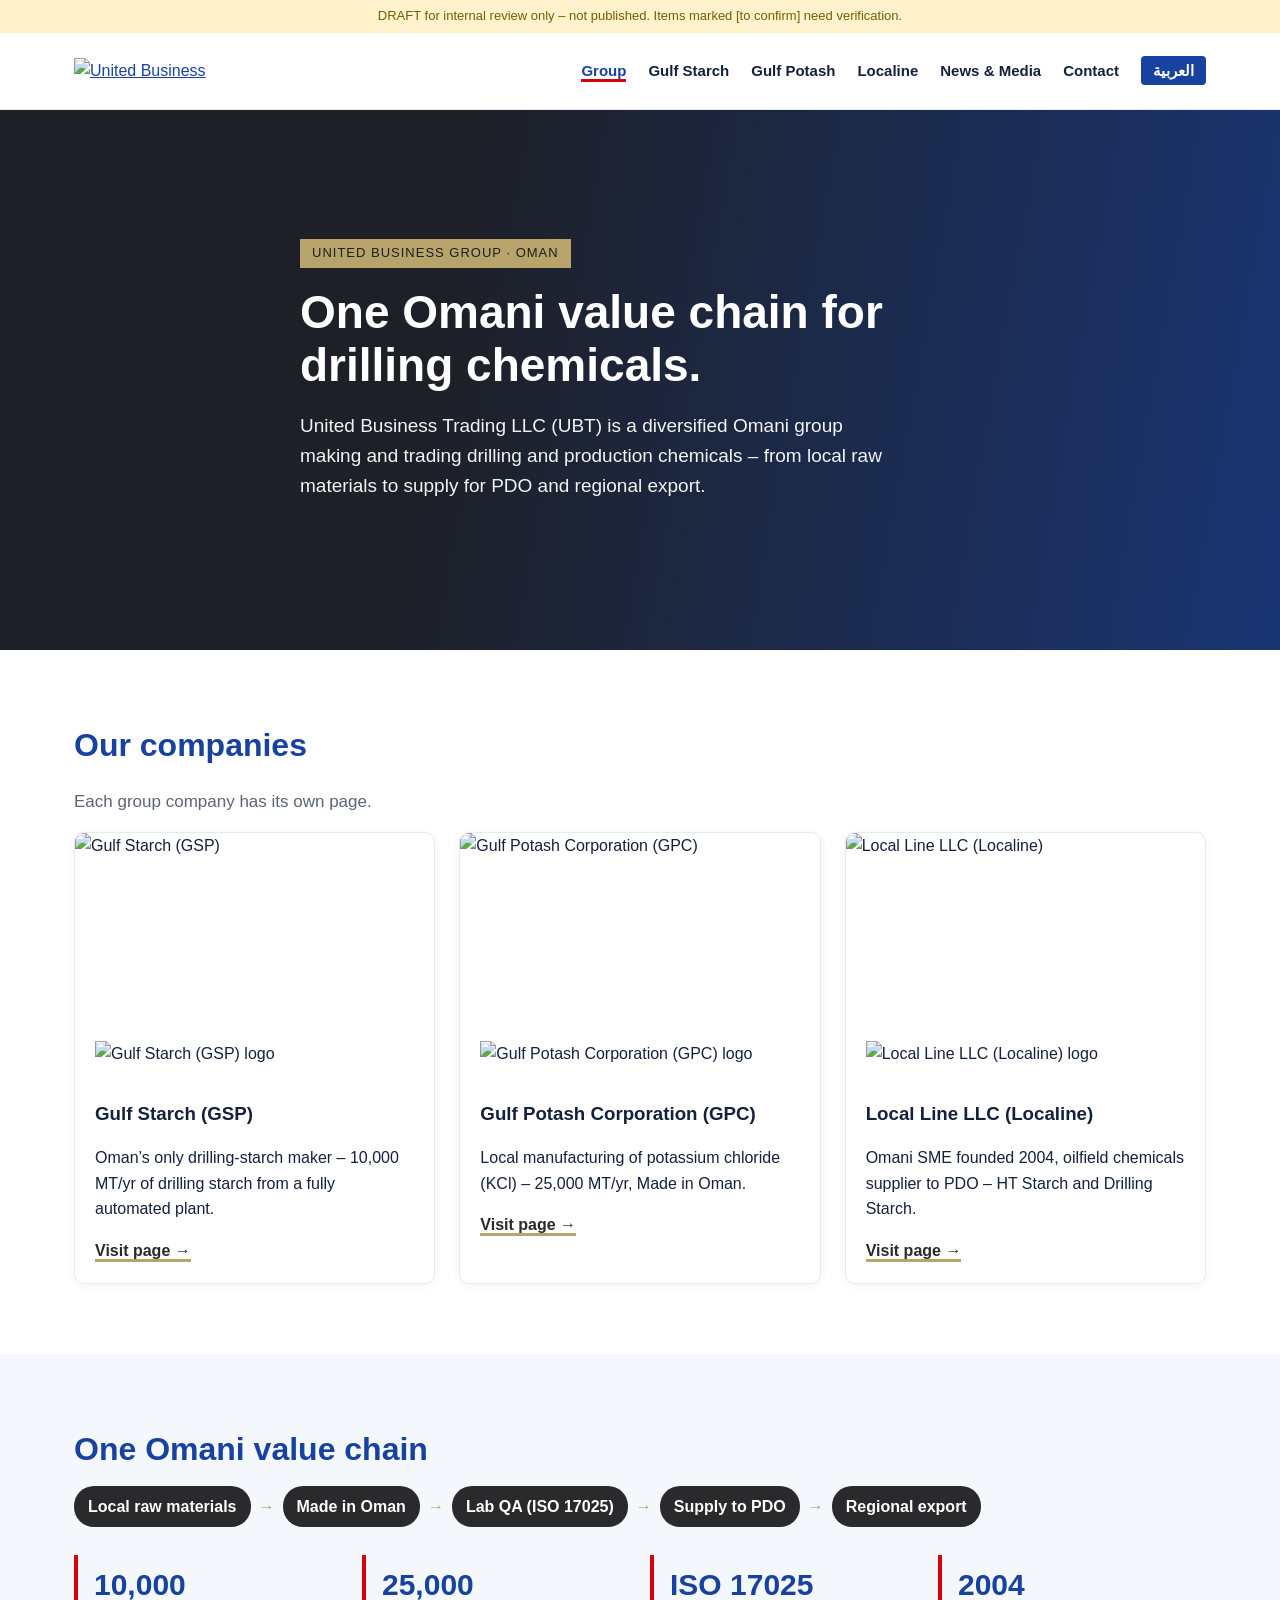
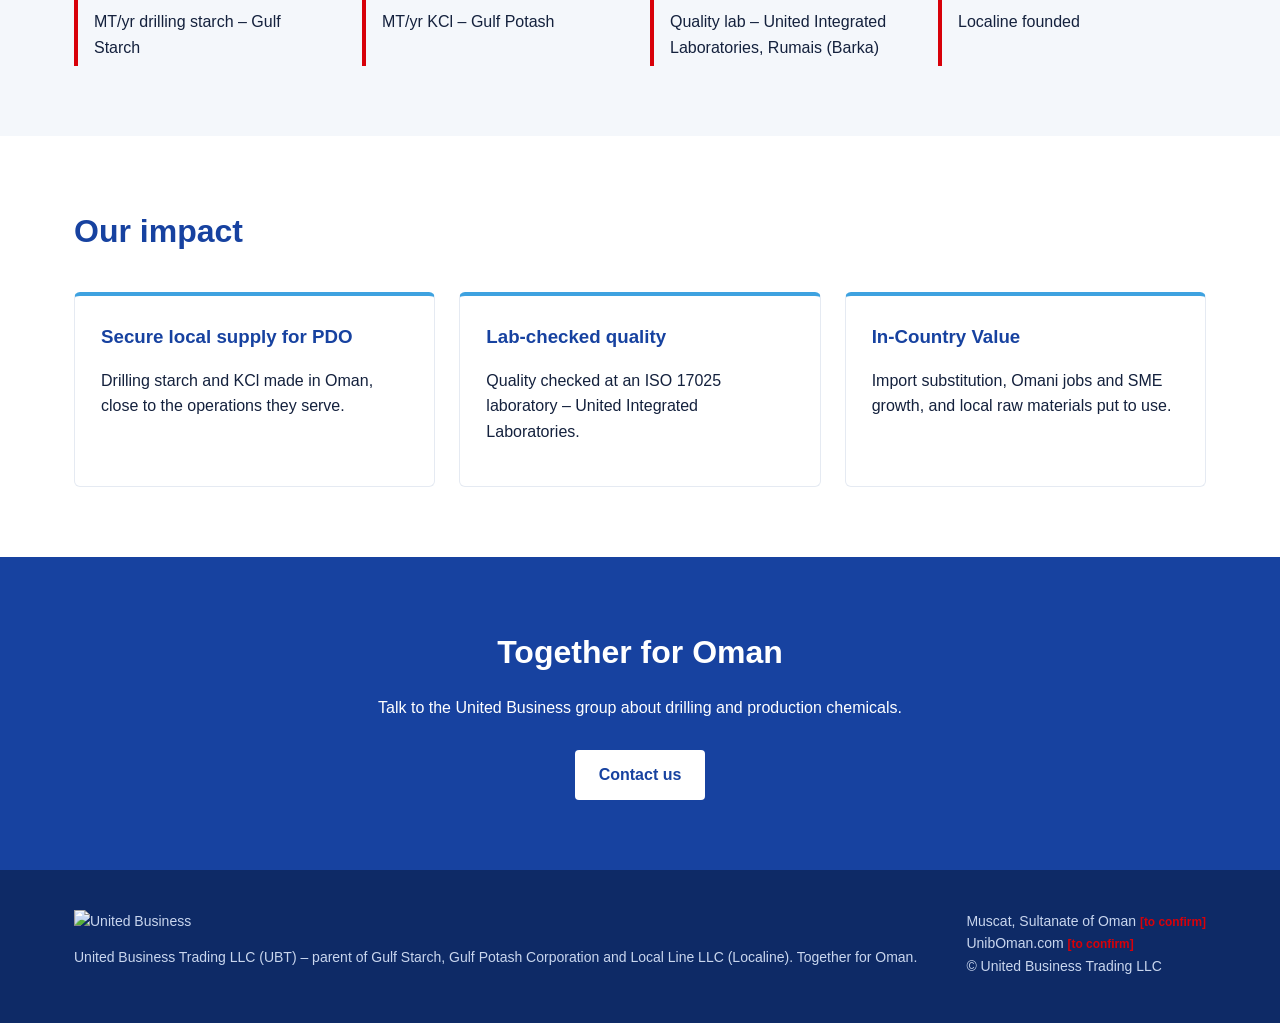
==== index.html @ 3f668062 "Add files via upload" ====
<!doctype html><html lang="en" dir="ltr"><head><meta charset="utf-8"><meta name="viewport" content="width=device-width,initial-scale=1"><meta name="robots" content="noindex, nofollow">
<title>Group | United Business</title><link rel="stylesheet" href="style.css"></head><body>
<div class="draft">DRAFT for internal review only – not published. Items marked [to confirm] need verification.</div>
<header><div class="wrap"><a href="index.html"><img class="ublogo" src="img/ub.png" alt="United Business"></a><nav><a href="index.html" class="on">Group</a><a href="gsp.html" class="">Gulf Starch</a><a href="gpc.html" class="">Gulf Potash</a><a href="lln.html" class="">Localine</a><a href="news.html" class="">News & Media</a><a href="contact.html" class="">Contact</a><a class="lang" href="ar/index.html">العربية</a></nav></div></header>
<section class="hero ubhero" style="background-image:url(img/plant.jpg)"><div class="wrap"><span class="tag">United Business Group · Oman</span><h1>One Omani value chain for drilling chemicals.</h1><p>United Business Trading LLC (UBT) is a diversified Omani group making and trading drilling and production chemicals – from local raw materials to supply for PDO and regional export.</p></div></section>
<section><div class="wrap"><h2>Our companies</h2><p class="lead">Each group company has its own page.</p><div class="cos">
<a class="co" href="gsp.html"><img class="ph" src="img/starch.jpg" alt="Gulf Starch (GSP)"><img class="lg" src="img/gsp-logo.png" alt="Gulf Starch (GSP) logo"><div class="b"><h3>Gulf Starch (GSP)</h3><p>Oman’s only drilling-starch maker – 10,000 MT/yr of drilling starch from a fully automated plant.</p><span class="more">Visit page →</span></div></a>
<a class="co" href="gpc.html"><img class="ph" src="img/gpc-plant.jpg" alt="Gulf Potash Corporation (GPC)"><img class="lg" src="img/gpc-logo.png" alt="Gulf Potash Corporation (GPC) logo"><div class="b"><h3>Gulf Potash Corporation (GPC)</h3><p>Local manufacturing of potassium chloride (KCl) – 25,000 MT/yr, Made in Oman.</p><span class="more">Visit page →</span></div></a>
<a class="co" href="lln.html"><img class="ph" src="img/forklift.jpg" alt="Local Line LLC (Localine)"><img class="lg" src="img/logo.png" alt="Local Line LLC (Localine) logo"><div class="b"><h3>Local Line LLC (Localine)</h3><p>Omani SME founded 2004, oilfield chemicals supplier to PDO – HT Starch and Drilling Starch.</p><span class="more">Visit page →</span></div></a>
</div></div></section>
<section class="alt"><div class="wrap"><h2>One Omani value chain</h2><div class="chain"><span>Local raw materials</span><b>→</b><span>Made in Oman</span><b>→</b><span>Lab QA (ISO 17025)</span><b>→</b><span>Supply to PDO</span><b>→</b><span>Regional export</span></div>
<div class="stats" style="margin-top:28px"><div class="stat"><b>10,000</b>MT/yr drilling starch – Gulf Starch</div><div class="stat"><b>25,000</b>MT/yr KCl – Gulf Potash</div><div class="stat"><b>ISO 17025</b>Quality lab – United Integrated Laboratories, Rumais (Barka)</div><div class="stat"><b>2004</b>Localine founded</div></div></div></section>
<section><div class="wrap"><h2>Our impact</h2><div class="grid">
<div class="card"><h3>Secure local supply for PDO</h3><p>Drilling starch and KCl made in Oman, close to the operations they serve.</p></div>
<div class="card"><h3>Lab-checked quality</h3><p>Quality checked at an ISO 17025 laboratory – United Integrated Laboratories.</p></div>
<div class="card"><h3>In-Country Value</h3><p>Import substitution, Omani jobs and SME growth, and local raw materials put to use.</p></div></div></div></section>
<section class="band"><div class="wrap"><h2>Together for Oman</h2><p>Talk to the United Business group about drilling and production chemicals.</p><a class="btn" href="contact.html">Contact us</a></div></section>
<footer><div class="wrap"><div><img src="img/ub-white.png" alt="United Business"><p>United Business Trading LLC (UBT) – parent of Gulf Starch, Gulf Potash Corporation and Local Line LLC (Localine). Together for Oman.</p></div>
<div>Muscat, Sultanate of Oman <span class="tc">[to confirm]</span><br>UnibOman.com <span class="tc">[to confirm]</span><br>© United Business Trading LLC</div></div></footer></body></html>
---- style.css ----
:root{--navy:#1742a0;--sky:#3ea2e0;--red:#d80009;--ink:#14213d;--mute:#5b6478;--bg:#f4f7fb}
*{box-sizing:border-box}body{margin:0;font-family:"Segoe UI",Roboto,Arial,sans-serif;color:var(--ink);line-height:1.6}
[dir=rtl] body,[dir=rtl]{font-family:"Noto Kufi Arabic","Segoe UI",Tahoma,sans-serif}
a{color:var(--navy)}.wrap{max-width:1180px;margin:auto;padding:0 24px}
.draft{background:#fff3cd;color:#7a5b00;text-align:center;font-size:13px;padding:6px}
header{background:#fff;border-bottom:1px solid #e5eaf2;position:sticky;top:0;z-index:9}
header .wrap{display:flex;align-items:center;justify-content:space-between;height:76px}
header img{height:46px}nav a{margin-inline-start:22px;text-decoration:none;color:var(--ink);font-weight:600;font-size:15px}
nav a.on,nav a:hover{color:var(--navy);border-bottom:3px solid var(--red)}nav .lang{background:var(--navy);color:#fff;padding:6px 12px;border-radius:4px;border:0}
.hero{position:relative;color:#fff;min-height:540px;display:flex;align-items:center;background:var(--navy) center/cover}
.hero:before{content:"";position:absolute;inset:0;background:linear-gradient(100deg,rgba(23,66,160,.95) 30%,rgba(23,66,160,.35))}
[dir=rtl] .hero:before{background:linear-gradient(260deg,rgba(23,66,160,.95) 30%,rgba(23,66,160,.35))}
.hero .wrap{position:relative}.hero h1{font-size:46px;line-height:1.15;margin:0 0 16px;max-width:680px}.hero p{font-size:19px;max-width:600px;opacity:.95}
.tag{display:inline-block;background:var(--red);padding:4px 12px;font-size:13px;letter-spacing:1px;text-transform:uppercase;margin-bottom:18px}
.btn{display:inline-block;background:#fff;color:var(--navy);padding:12px 24px;font-weight:700;text-decoration:none;border-radius:4px;margin-top:14px}
.btn.alt{background:transparent;color:#fff;border:2px solid #fff;margin-inline-start:10px}
.page-hero{min-height:280px}.page-hero h1{font-size:40px}
section{padding:70px 0}section.alt{background:var(--bg)}h2{font-size:32px;margin:0 0 10px;color:var(--navy)}
.lead{color:var(--mute);max-width:760px;font-size:17px}.grid{display:grid;gap:24px;grid-template-columns:repeat(auto-fit,minmax(250px,1fr));margin-top:34px}
.card{background:#fff;border:1px solid #e5eaf2;border-top:4px solid var(--sky);padding:26px;border-radius:6px}.card h3{margin:0 0 8px;color:var(--navy)}
.card ul{padding-inline-start:18px;margin:0;color:var(--mute)}.split{display:grid;grid-template-columns:1fr 1fr;gap:48px;align-items:center}
.split img{width:100%;border-radius:6px;box-shadow:0 10px 30px rgba(0,0,0,.12)}
.stats{display:grid;grid-template-columns:repeat(4,1fr);gap:20px;margin-top:30px}.stat{border-inline-start:4px solid var(--red);padding:6px 16px}.stat b{display:block;font-size:30px;color:var(--navy)}
.clients{display:flex;flex-wrap:wrap;gap:12px;margin-top:26px}.clients span{background:#fff;border:1px solid #dbe3ef;padding:10px 16px;border-radius:30px;font-weight:600}
.clients img{height:56px}.tc{color:var(--red);font-weight:700;font-size:.85em}
.gallery{display:grid;grid-template-columns:repeat(3,1fr);gap:12px;margin-top:30px}.gallery img{width:100%;height:220px;object-fit:cover;border-radius:4px}
.band{background:var(--navy);color:#fff;text-align:center}.band h2{color:#fff}
footer{background:#0e2a66;color:#c9d6ee;padding:40px 0;font-size:14px}footer .wrap{display:flex;justify-content:space-between;gap:30px;flex-wrap:wrap}footer img{height:40px}
table{border-collapse:collapse;width:100%;margin-top:20px}td,th{border:1px solid #dbe3ef;padding:10px;text-align:start}th{background:var(--bg)}
@media(max-width:820px){nav a:not(.lang){display:none}.hero h1{font-size:32px}.split,.stats{grid-template-columns:1fr 1fr}.split{grid-template-columns:1fr}.gallery{grid-template-columns:1fr 1fr}}
/* UB group overrides */
:root{--ub:#2a2a2c;--gold:#b8a46a}
.ubhero:before{background:linear-gradient(100deg,rgba(30,30,32,.94) 35%,rgba(30,30,32,.35))!important}
[dir=rtl] .ubhero:before{background:linear-gradient(260deg,rgba(30,30,32,.94) 35%,rgba(30,30,32,.35))!important}
.ubhero .tag{background:var(--gold);color:#1e1e20}
.co{display:flex;flex-direction:column;background:#fff;border:1px solid #e5eaf2;border-radius:10px;overflow:hidden;text-decoration:none;color:inherit;box-shadow:0 2px 10px rgba(0,0,0,.05)}
.co img.ph{width:100%;height:190px;object-fit:cover}.co .lg{height:44px;margin:18px 20px 0;align-self:flex-start;object-fit:contain}
.co .b{padding:6px 20px 20px}.co h3{margin:8px 0 4px}.co .more{font-weight:700;color:var(--ub);border-bottom:3px solid var(--gold)}
.cos{display:grid;grid-template-columns:repeat(3,1fr);gap:24px}
.tc-flag{background:#fff3cd;color:#7a5b00;padding:0 4px;border-radius:3px;font-size:.85em}
.news{border-inline-start:4px solid var(--gold);padding:4px 18px;margin:0 0 28px}.news .meta{color:var(--mute);font-size:14px}
.chain{display:flex;flex-wrap:wrap;gap:8px;align-items:center}.chain span{background:var(--ub);color:#fff;padding:8px 14px;border-radius:20px;font-weight:600}.chain b{color:var(--gold)}
header img.ublogo{height:50px}
@media(max-width:820px){.cos{grid-template-columns:1fr}}
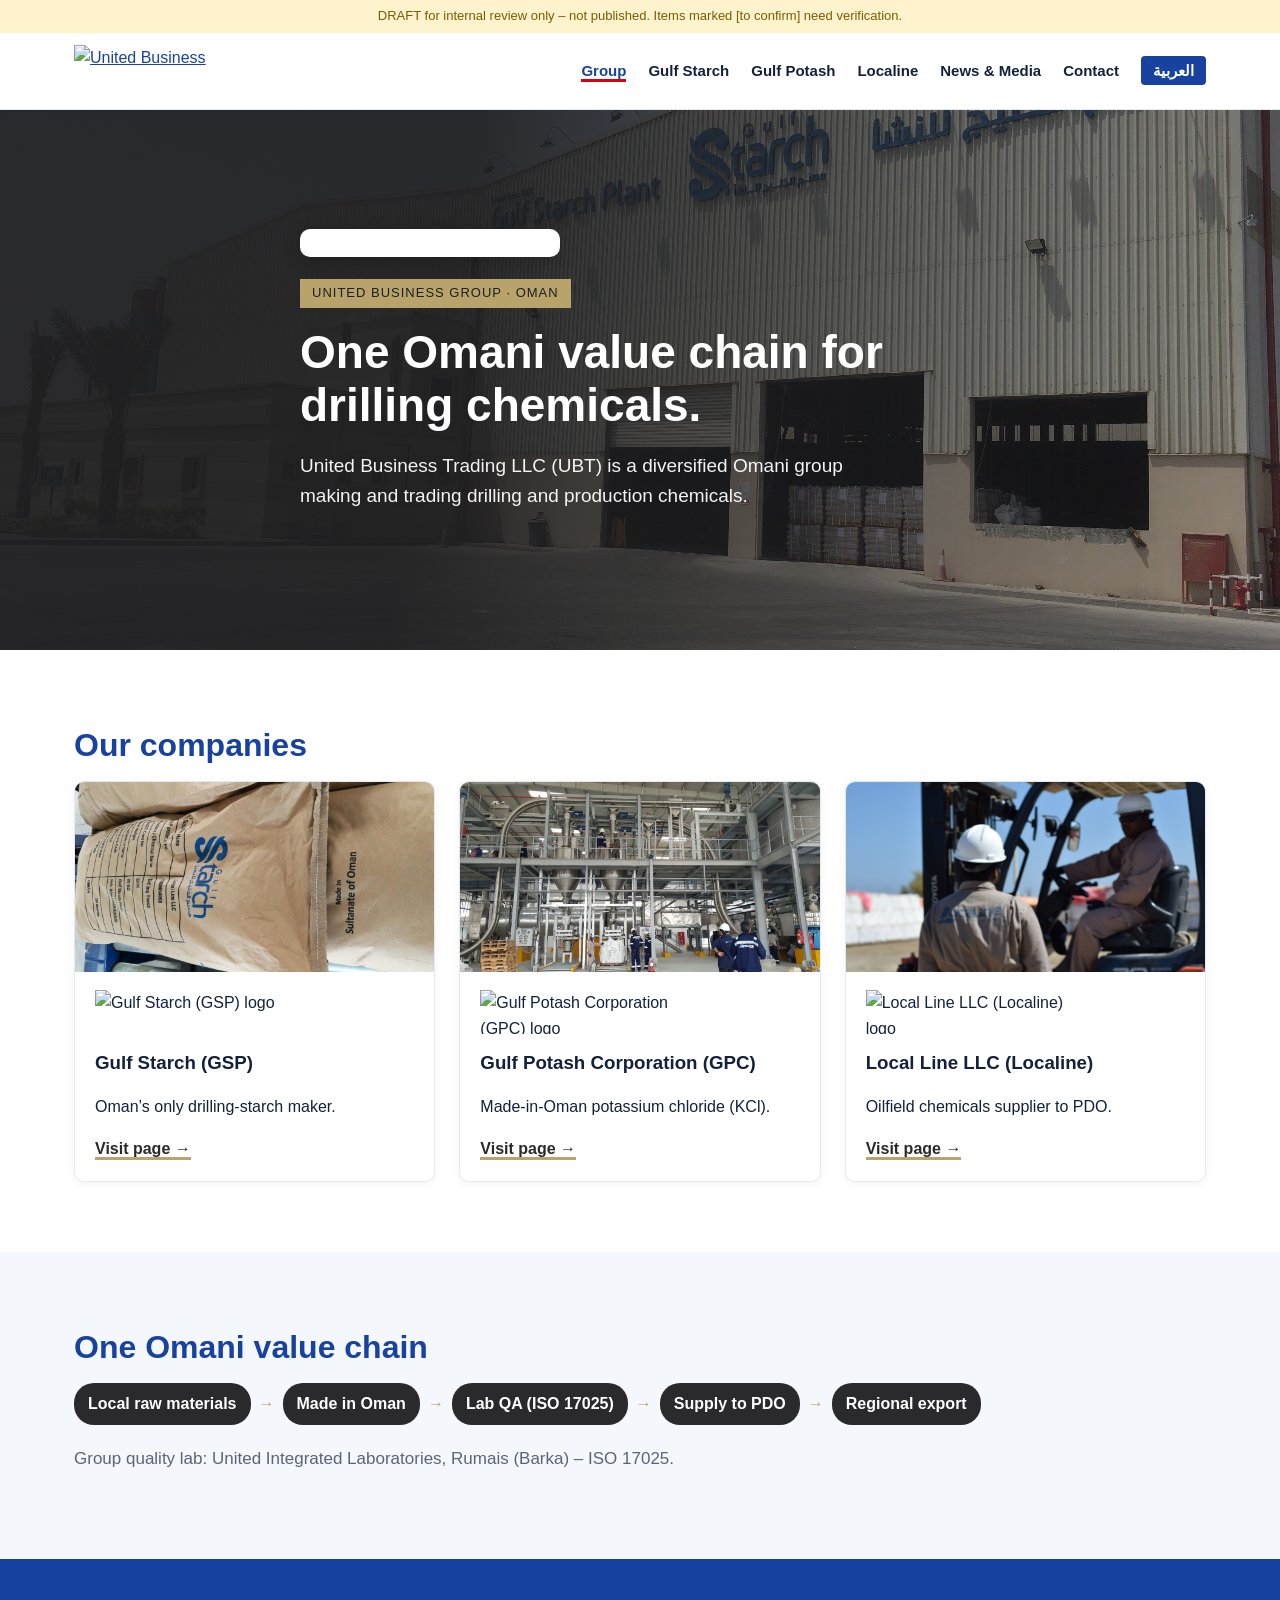
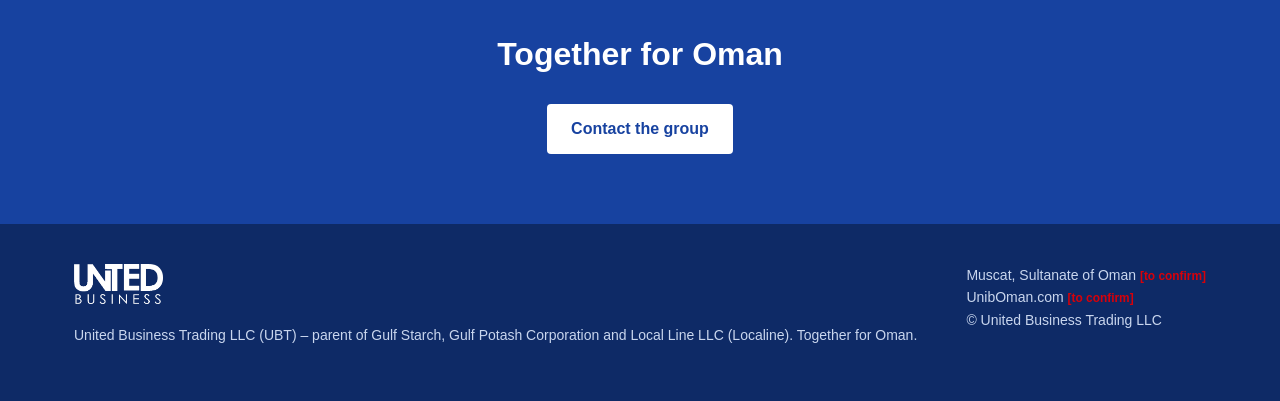
==== commit 36e1c2af: "Logos and focused content" ====
--- a/index.html
+++ b/index.html
@@ -1,19 +1,15 @@
 <!doctype html><html lang="en" dir="ltr"><head><meta charset="utf-8"><meta name="viewport" content="width=device-width,initial-scale=1"><meta name="robots" content="noindex, nofollow">
 <title>Group | United Business</title><link rel="stylesheet" href="style.css"></head><body>
 <div class="draft">DRAFT for internal review only – not published. Items marked [to confirm] need verification.</div>
-<header><div class="wrap"><a href="index.html"><img class="ublogo" src="img/ub.png" alt="United Business"></a><nav><a href="index.html" class="on">Group</a><a href="gsp.html" class="">Gulf Starch</a><a href="gpc.html" class="">Gulf Potash</a><a href="lln.html" class="">Localine</a><a href="news.html" class="">News & Media</a><a href="contact.html" class="">Contact</a><a class="lang" href="ar/index.html">العربية</a></nav></div></header>
-<section class="hero ubhero" style="background-image:url(img/plant.jpg)"><div class="wrap"><span class="tag">United Business Group · Oman</span><h1>One Omani value chain for drilling chemicals.</h1><p>United Business Trading LLC (UBT) is a diversified Omani group making and trading drilling and production chemicals – from local raw materials to supply for PDO and regional export.</p></div></section>
-<section><div class="wrap"><h2>Our companies</h2><p class="lead">Each group company has its own page.</p><div class="cos">
-<a class="co" href="gsp.html"><img class="ph" src="img/starch.jpg" alt="Gulf Starch (GSP)"><img class="lg" src="img/gsp-logo.png" alt="Gulf Starch (GSP) logo"><div class="b"><h3>Gulf Starch (GSP)</h3><p>Oman’s only drilling-starch maker – 10,000 MT/yr of drilling starch from a fully automated plant.</p><span class="more">Visit page →</span></div></a>
-<a class="co" href="gpc.html"><img class="ph" src="img/gpc-plant.jpg" alt="Gulf Potash Corporation (GPC)"><img class="lg" src="img/gpc-logo.png" alt="Gulf Potash Corporation (GPC) logo"><div class="b"><h3>Gulf Potash Corporation (GPC)</h3><p>Local manufacturing of potassium chloride (KCl) – 25,000 MT/yr, Made in Oman.</p><span class="more">Visit page →</span></div></a>
-<a class="co" href="lln.html"><img class="ph" src="img/forklift.jpg" alt="Local Line LLC (Localine)"><img class="lg" src="img/logo.png" alt="Local Line LLC (Localine) logo"><div class="b"><h3>Local Line LLC (Localine)</h3><p>Omani SME founded 2004, oilfield chemicals supplier to PDO – HT Starch and Drilling Starch.</p><span class="more">Visit page →</span></div></a>
+<header><div class="wrap"><div class="brand"><a href="index.html"><img class="ublogo" src="img/logo-ubt.png" alt="United Business"></a></div><nav><a href="index.html" class="on">Group</a><a href="gsp.html" class="">Gulf Starch</a><a href="gpc.html" class="">Gulf Potash</a><a href="lln.html" class="">Localine</a><a href="news.html" class="">News & Media</a><a href="contact.html" class="">Contact</a><a class="lang" href="ar/index.html">العربية</a></nav></div></header>
+<section class="hero ubhero" style="background-image:url(img/plant.jpg)"><div class="wrap"><img class="herologo" src="img/logo-ubt.png" alt=""><span class="tag">United Business Group · Oman</span><h1>One Omani value chain for drilling chemicals.</h1><p>United Business Trading LLC (UBT) is a diversified Omani group making and trading drilling and production chemicals.</p></div></section>
+<section><div class="wrap"><h2>Our companies</h2><div class="cos">
+<a class="co" href="gsp.html"><img class="ph" src="img/starch.jpg" alt="Gulf Starch (GSP)"><img class="lg" src="img/logo-gsp.png" alt="Gulf Starch (GSP) logo"><div class="b"><h3>Gulf Starch (GSP)</h3><p>Oman’s only drilling-starch maker.</p><span class="more">Visit page →</span></div></a>
+<a class="co" href="gpc.html"><img class="ph" src="img/gpc-plant.jpg" alt="Gulf Potash Corporation (GPC)"><img class="lg" src="img/logo-gpc.png" alt="Gulf Potash Corporation (GPC) logo"><div class="b"><h3>Gulf Potash Corporation (GPC)</h3><p>Made-in-Oman potassium chloride (KCl).</p><span class="more">Visit page →</span></div></a>
+<a class="co" href="lln.html"><img class="ph" src="img/forklift.jpg" alt="Local Line LLC (Localine)"><img class="lg" src="img/logo-lln.png" alt="Local Line LLC (Localine) logo"><div class="b"><h3>Local Line LLC (Localine)</h3><p>Oilfield chemicals supplier to PDO.</p><span class="more">Visit page →</span></div></a>
 </div></div></section>
 <section class="alt"><div class="wrap"><h2>One Omani value chain</h2><div class="chain"><span>Local raw materials</span><b>→</b><span>Made in Oman</span><b>→</b><span>Lab QA (ISO 17025)</span><b>→</b><span>Supply to PDO</span><b>→</b><span>Regional export</span></div>
-<div class="stats" style="margin-top:28px"><div class="stat"><b>10,000</b>MT/yr drilling starch – Gulf Starch</div><div class="stat"><b>25,000</b>MT/yr KCl – Gulf Potash</div><div class="stat"><b>ISO 17025</b>Quality lab – United Integrated Laboratories, Rumais (Barka)</div><div class="stat"><b>2004</b>Localine founded</div></div></div></section>
-<section><div class="wrap"><h2>Our impact</h2><div class="grid">
-<div class="card"><h3>Secure local supply for PDO</h3><p>Drilling starch and KCl made in Oman, close to the operations they serve.</p></div>
-<div class="card"><h3>Lab-checked quality</h3><p>Quality checked at an ISO 17025 laboratory – United Integrated Laboratories.</p></div>
-<div class="card"><h3>In-Country Value</h3><p>Import substitution, Omani jobs and SME growth, and local raw materials put to use.</p></div></div></div></section>
-<section class="band"><div class="wrap"><h2>Together for Oman</h2><p>Talk to the United Business group about drilling and production chemicals.</p><a class="btn" href="contact.html">Contact us</a></div></section>
+<p class="lead" style="margin-top:20px">Group quality lab: United Integrated Laboratories, Rumais (Barka) – ISO 17025.</p></div></section>
+<section class="band"><div class="wrap"><h2>Together for Oman</h2><a class="btn" href="contact.html">Contact the group</a></div></section>
 <footer><div class="wrap"><div><img src="img/ub-white.png" alt="United Business"><p>United Business Trading LLC (UBT) – parent of Gulf Starch, Gulf Potash Corporation and Local Line LLC (Localine). Together for Oman.</p></div>
 <div>Muscat, Sultanate of Oman <span class="tc">[to confirm]</span><br>UnibOman.com <span class="tc">[to confirm]</span><br>© United Business Trading LLC</div></div></footer></body></html>
--- a/style.css
+++ b/style.css
@@ -42,3 +42,14 @@
 .chain{display:flex;flex-wrap:wrap;gap:8px;align-items:center}.chain span{background:var(--ub);color:#fff;padding:8px 14px;border-radius:20px;font-weight:600}.chain b{color:var(--gold)}
 header img.ublogo{height:50px}
 @media(max-width:820px){.cos{grid-template-columns:1fr}}
+
+.hero .herologo{display:block;width:260px;max-width:70%;height:auto;background:#fff;padding:14px 20px;border-radius:10px;margin:0 0 22px;box-shadow:0 4px 18px rgba(0,0,0,.18)}
+.co .lg{width:auto;max-width:200px}
+@media(max-width:820px){.hero .herologo{width:190px}header img.ublogo{height:42px}}
+
+header .brand{display:flex;align-items:center;gap:14px}
+header img.ublogo{height:52px;width:auto;display:block}
+header .grp{display:flex;align-items:center;gap:6px;padding-left:14px;border-left:1px solid #dde3ee;text-decoration:none;color:#555;font-size:12px;font-weight:600}
+header .grp img{height:28px;width:auto}
+[dir=rtl] header .grp{padding-left:0;padding-right:14px;border-left:0;border-right:1px solid #dde3ee}
+@media(max-width:820px){header img.ublogo{height:44px}header .grp img{height:24px}header .grp span{display:none}}
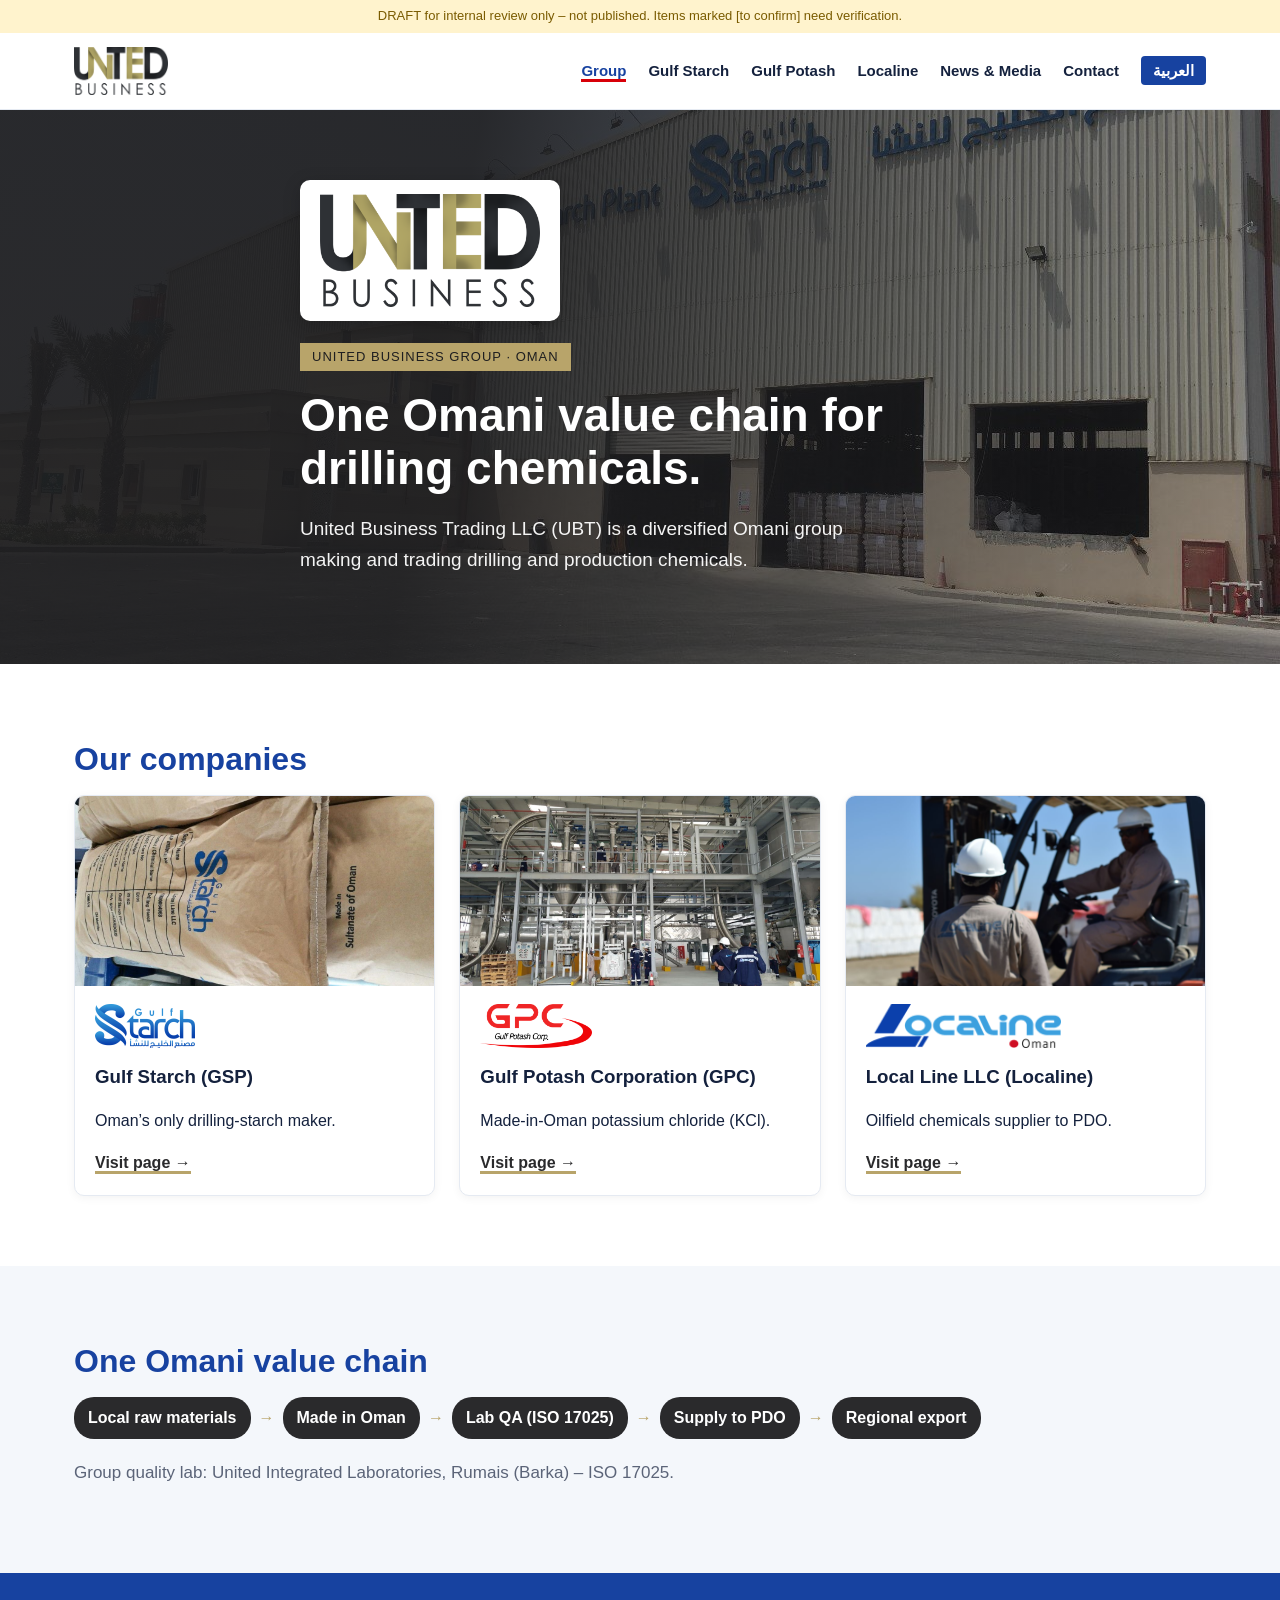
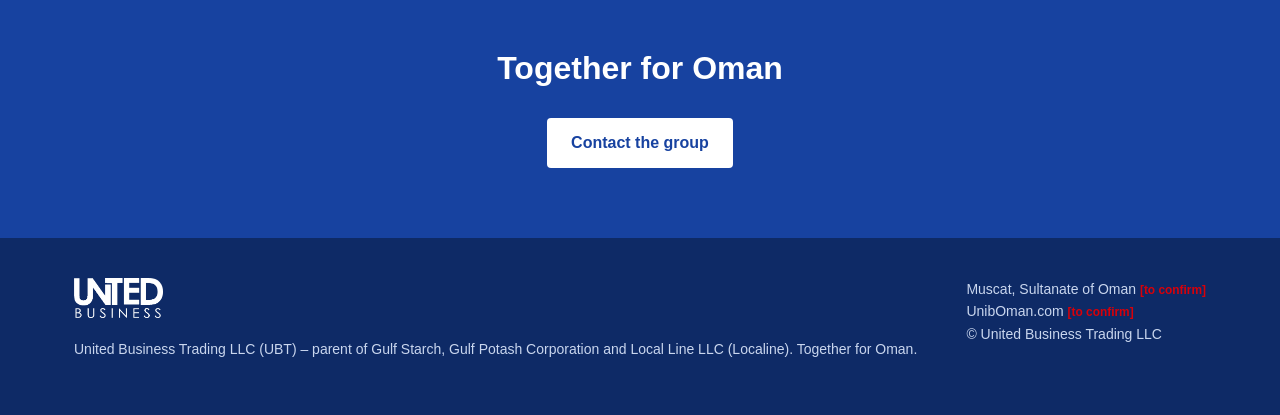
==== commit 56cb8003: "Link style.css?v=3 and update headers" ====
--- a/index.html
+++ b/index.html
@@ -1,5 +1,5 @@
 <!doctype html><html lang="en" dir="ltr"><head><meta charset="utf-8"><meta name="viewport" content="width=device-width,initial-scale=1"><meta name="robots" content="noindex, nofollow">
-<title>Group | United Business</title><link rel="stylesheet" href="style.css"></head><body>
+<title>Group | United Business</title><link rel="stylesheet" href="style.css?v=3"></head><body>
 <div class="draft">DRAFT for internal review only – not published. Items marked [to confirm] need verification.</div>
 <header><div class="wrap"><div class="brand"><a href="index.html"><img class="ublogo" src="img/logo-ubt.png" alt="United Business"></a></div><nav><a href="index.html" class="on">Group</a><a href="gsp.html" class="">Gulf Starch</a><a href="gpc.html" class="">Gulf Potash</a><a href="lln.html" class="">Localine</a><a href="news.html" class="">News & Media</a><a href="contact.html" class="">Contact</a><a class="lang" href="ar/index.html">العربية</a></nav></div></header>
 <section class="hero ubhero" style="background-image:url(img/plant.jpg)"><div class="wrap"><img class="herologo" src="img/logo-ubt.png" alt=""><span class="tag">United Business Group · Oman</span><h1>One Omani value chain for drilling chemicals.</h1><p>United Business Trading LLC (UBT) is a diversified Omani group making and trading drilling and production chemicals.</p></div></section>
--- a/style.css
+++ b/style.css
@@ -53,3 +53,15 @@
 header .grp img{height:28px;width:auto}
 [dir=rtl] header .grp{padding-left:0;padding-right:14px;border-left:0;border-right:1px solid #dde3ee}
 @media(max-width:820px){header img.ublogo{height:44px}header .grp img{height:24px}header .grp span{display:none}}
+/* header brand – fixed sizing */
+header .brand{display:flex;align-items:center;gap:18px;flex:0 0 auto;min-width:0;overflow:hidden}
+header .brand a{display:flex;align-items:center;text-decoration:none;border:0;line-height:1}
+header .brand img.ublogo{height:48px;width:auto;max-width:none;flex:0 0 auto;object-fit:contain}
+header .brand img.colog{height:44px}
+header .brand .grp{gap:8px;padding:0 0 0 18px;margin:0;border:0;border-left:1px solid #cfd6e3;height:36px;color:var(--mute);font-size:12px;font-weight:600;text-decoration:none;white-space:nowrap}
+header .brand .grp img{height:28px;width:auto}
+header .brand .grp span{text-decoration:none;line-height:28px}
+[dir=rtl] header .brand .grp{padding:0 18px 0 0;border-left:0;border-right:1px solid #cfd6e3}
+header nav{flex:0 1 auto;white-space:nowrap;margin-inline-start:24px}
+@media(max-width:1100px){nav a{margin-inline-start:16px;font-size:14px}}
+@media(max-width:820px){header .brand{gap:16px}header .brand img.ublogo{height:40px}header .brand img.colog{height:36px}header .brand .grp{padding-left:16px;height:30px}header .brand .grp img{height:24px}header .brand .grp span{display:none}}
